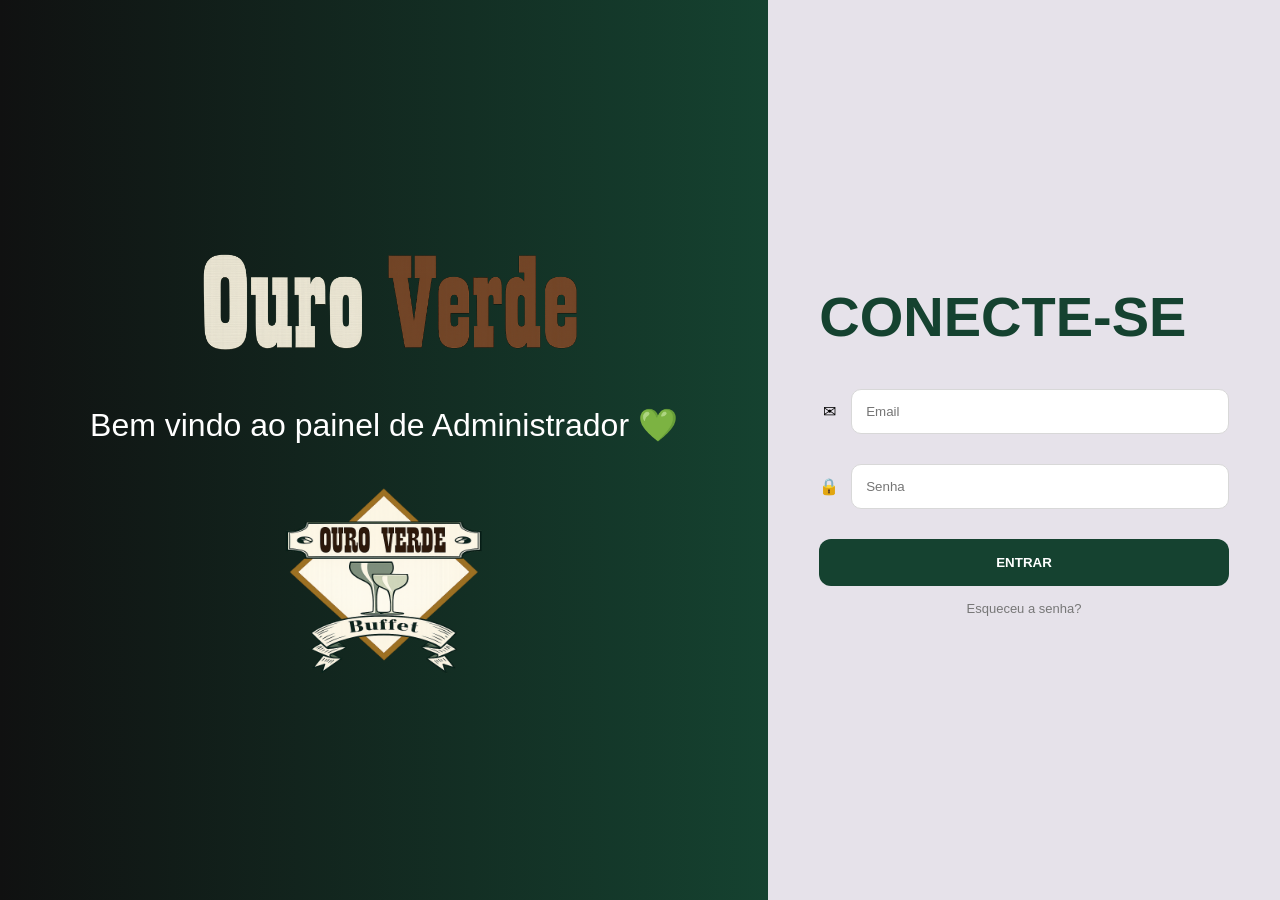
==== Frontend/adminHTML/dashboard.html @ 31202b81 "Add files via upload" ====
<!DOCTYPE html>
<html lang="pt-BR">
<head>
    <meta charset="UTF-8">
    <meta name="viewport" content="width=device-width, initial-scale=1.0">
    <title>Dashboard - Ouro Verde</title>

    <link rel="icon" type="image/png" href="../adminAssets/logo.png">
    <link rel="stylesheet" href="../adminCSS/dashboard.css">
    <link rel="stylesheet" href="../adminCSS/extras.css">

    <!-- Bloqueia a pagina antes de desenhar, se nao houver admin logado -->
    <script src="../config.js"></script>
    <script src="../adminJS/api.js"></script>
    <script>exigirLogin();</script>
</head>
<body>

<div class="container">

    <!-- SIDEBAR -->
    <aside class="sidebar">
        <div class="sidebar-top">
            <div class="logo-placeholder">
                <img src="../adminAssets/logo.png" alt="Ouro Verde">
            </div>
            <nav>
                <a href="dashboard.html" class="active">DASHBOARD</a>
                <a href="pedidos.html">PEDIDOS</a>
                <a href="produtos.html">PRODUTOS</a>
            </nav>
        </div>
        <div class="sidebar-bottom">
            <a href="#" id="logoutBtn">SAIR</a>
        </div>
    </aside>

    <!-- CONTEÚDO -->
    <main class="content">

        <h1>PAINEL<span>ADMIN</span></h1>

        <section class="cards">
            <div class="card">
                <h3>RECEITA DO MÊS</h3>
                <p id="receitaMensal">-</p>
            </div>
            <div class="card">
                <h3>PRODUTOS CADASTRADOS</h3>
                <p id="produtosAtivos">-</p>
            </div>
            <div class="card">
                <h3>PEDIDOS PENDENTES</h3>
                <p id="pedidosPendentes">-</p>
            </div>
        </section>

        <div class="action-buttons">
            <button onclick="window.location.href='pedidos.html'">TODOS OS PEDIDOS</button>
            <button onclick="window.location.href='produtos.html'">GERENCIAR PRODUTOS</button>
        </div>

        <section class="table-container">
            <h3>PEDIDOS RECENTES:</h3>
            <table>
                <thead>
                    <tr>
                        <th>#</th>
                        <th>CLIENTE</th>
                        <th>DATA DO EVENTO</th>
                        <th>ENTREGA</th>
                        <th>TOTAL</th>
                        <th>STATUS</th>
                        <th>AÇÃO</th>
                    </tr>
                </thead>
                <tbody id="pedidosTable"></tbody>
            </table>
        </section>

    </main>

</div>

<!-- MODAL DE SAIR -->
<div class="modal" id="logoutModal">
    <div class="modal-content">
        <h2>Tem certeza que quer sair?</h2>
        <div class="modal-buttons">
            <button id="confirmLogout">SAIR</button>
            <button id="cancelLogout">CANCELAR</button>
        </div>
    </div>
</div>

<script src="../adminJS/dashboard.js"></script>

</body>
</html>
---- Frontend/adminCSS/dashboard.css ----
:root{
    --preto:#101111;
    --verde:#154230;
    --dourado:#A5824A;
    --vinho:#5D1E21;
    --cinza:#E6E2EA;
}

*{
    margin:0;
    padding:0;
    box-sizing:border-box;
    font-family:'Poppins',sans-serif;
}

body{
    min-height:100vh;

    background:
    linear-gradient(
        90deg,
        #101111 0%,
        #154230 100%
    );
}

.container{
    display:flex;
    min-height:100vh;
}

/* SIDEBAR */

.sidebar{

    width:110px;

    border-right:
    1px solid rgba(255,255,255,.2);

    display:flex;
    flex-direction:column;
    justify-content:space-between;
}

.sidebar-top{
    display:flex;
    flex-direction:column;
}

.logo-placeholder{
    width:100%;
    height:120px;
    display:flex;
    align-items:center;
    justify-content:center;
    padding: 15px;
    box-sizing: border-box;
    overflow: hidden;
    border-bottom: 1px solid rgba(255, 255, 255, 0.08);
}

.logo-placeholder img {
    max-width: 90%;
    max-height: 90%;
    width: auto;
    height: auto;
    object-fit: contain;
    display: block;
}

.sidebar nav{
    display:flex;
    flex-direction:column;
}

.sidebar nav a{

    text-decoration:none;

    color:white;

    font-size:11px;

    font-weight:600;

    text-align:center;

    padding:14px;
}

.sidebar nav a.active{

    background:var(--dourado);

    color:white;
}

.sidebar-bottom{

    border-top:
    1px solid rgba(255,255,255,.2);

    padding:20px;
}

.sidebar-bottom a{

    color:#a70d0d;

    text-decoration:none;

    font-size:13px;

    font-weight:bold;
}

/* CONTEÚDO */

.content{
    flex:1;
    padding:35px 60px;
}

.content h1{

    color:white;

    font-size:56px;

    margin-bottom:40px;
}

.content h1 span{
    color:var(--dourado);
}

.cards{

    display:grid;

    grid-template-columns:
    repeat(3,1fr);

    gap:40px;

    margin-bottom:30px;
}

.card{

    height:140px;

    border-radius:24px;

    background:
    rgba(255,255,255,.25);

    backdrop-filter: blur(4px);

    padding:15px;
}

.card h3{
    color:white;
    font-size:12px;
}

/* BOTÕES */

.action-buttons{

    display:flex;
    gap:15px;

    margin-bottom:25px;
}

.action-buttons button{

    border:none;

    border-radius:8px;

    padding:10px 18px;

    background:var(--dourado);

    color:white;

    font-size:11px;

    cursor:pointer;
}

/* TABELA */

.table-container{

    padding:25px;

    border-radius:24px;

    background:
    rgba(255,255,255,.12);

    backdrop-filter: blur(4px);

    border:
    1px solid rgba(255,255,255,.15);
}

.table-container h3{

    color:white;

    margin-bottom:15px;

    font-size:14px;
}

table{

    width:100%;

    border-collapse:collapse;
}

th{

    color:white;

    font-size:10px;

    padding:12px;

    text-align:left;
}

td{

    color:white;

    padding:12px;
}

.status{

    padding:6px 12px;

    border-radius:20px;

    font-size:11px;

    font-weight:bold;
}

.status.pendente{
    background:#A5824A;
    color:white;
}

.status.aprovado{
    background:#154230;
    color:white;
}

.status.finalizado{
    background:#154230;
    color:white;
}

.status.cancelado{
    background:#5D1E21;
    color:white;
}

.btn-action{

    border:none;

    border-radius:6px;

    padding:6px 14px;

    background:var(--dourado);

    color:white;

    font-size:11px;

    cursor:pointer;
}

/* MODAL */

.modal{

    display:none;

    position:fixed;

    inset:0;

    background:
    rgba(0,0,0,.5);

    justify-content:center;
    align-items:center;
}

.modal.show{
    display:flex;
}

.modal-content{

    width:320px;

    background:white;

    border-radius:20px;

    padding:25px;

    text-align:center;
}

.modal-content h2{

    margin-bottom:20px;

    font-size:28px;
}

.modal-buttons{

    display:flex;

    justify-content:center;

    gap:10px;
}

#confirmLogout{

    background:var(--vinho);

    color:white;

    border:none;

    padding:10px 20px;

    border-radius:20px;

    cursor:pointer;
}

#cancelLogout{

    background:#ddd;

    border:none;

    padding:10px 20px;

    border-radius:20px;

    cursor:pointer;
}
---- Frontend/adminCSS/extras.css ----
/* ==========================================================
   ESTILOS COMPARTILHADOS ADICIONADOS NAS TELAS ADMIN
   (incluido depois do CSS de cada pagina)
   ========================================================== */

/* Valores dos cards (antes ficavam sem estilo/vazios) */
.card p{
    color:white;
    font-size:30px;
    font-weight:bold;
    margin-top:25px;
}

/* Todos os status usados pelo backend */
.status{ white-space:nowrap; }
.status.pendente{ background:#A5824A; color:white; }
.status.confirmado{ background:#1f5f8b; color:white; }
.status.em_andamento{ background:#6b4fa0; color:white; }
.status.concluido{ background:#154230; color:white; border:1px solid rgba(255,255,255,.4); }
.status.cancelado{ background:#5D1E21; color:white; }
.status.pago{ background:#154230; color:white; }

.btn-action.secundario{
    background:rgba(255,255,255,.2);
}

.btn-action.excluir{
    background:var(--vinho);
}

.btn-action + .btn-action{
    margin-left:6px;
}

/* Filtro por status (Pedidos) */
.filtro-status{
    display:flex;
    align-items:center;
    gap:10px;
    color:white;
    font-size:12px;
    margin-bottom:15px;
}

.filtro-status select,
.modal-detalhes select{
    height:34px;
    border:none;
    border-radius:8px;
    padding:0 10px;
}

/* Modal grande de detalhes do pedido */
.modal-content.modal-detalhes{
    width:min(760px, 92vw);
    max-height:88vh;
    overflow-y:auto;
    text-align:left;
}

.modal-detalhes h2{
    font-size:22px;
}

.modal-detalhes h4{
    margin:18px 0 8px;
    color:var(--verde);
}

.modal-detalhes p{
    margin:4px 0;
    color:#222;
    font-size:14px;
}

.modal-detalhes table{
    width:100%;
    border-collapse:collapse;
    font-size:13px;
}

.modal-detalhes th{
    color:var(--verde);
    font-size:11px;
    padding:6px;
    border-bottom:1px solid #ccc;
    text-align:left;
}

.modal-detalhes td{
    color:#222;
    padding:6px;
    border-bottom:1px solid #eee;
}

.modal-detalhes .linha-status{
    display:flex;
    gap:10px;
    align-items:center;
    margin-top:20px;
    flex-wrap:wrap;
}

.modal-detalhes .rodape-modal{
    display:flex;
    justify-content:flex-end;
    margin-top:20px;
}

/* Gerenciar categorias (Produtos) */
.categorias-lista{
    display:flex;
    flex-wrap:wrap;
    gap:10px;
    margin-top:15px;
}

.categoria-chip{
    display:flex;
    align-items:center;
    gap:8px;
    background:rgba(255,255,255,.15);
    color:white;
    border-radius:20px;
    padding:6px 12px;
    font-size:13px;
}

.categoria-chip button{
    background:none;
    border:none;
    color:white;
    cursor:pointer;
    font-size:13px;
}

.form-inline{
    display:flex;
    gap:10px;
    align-items:flex-end;
}

.form-inline .form-group{
    flex:1;
}

.form-inline .btn-add{
    margin-top:0;
}

.btn-cancelar{
    margin-left:10px;
    background:rgba(255,255,255,.2) !important;
}

.miniatura{
    width:42px;
    height:42px;
    object-fit:cover;
    border-radius:6px;
    vertical-align:middle;
}
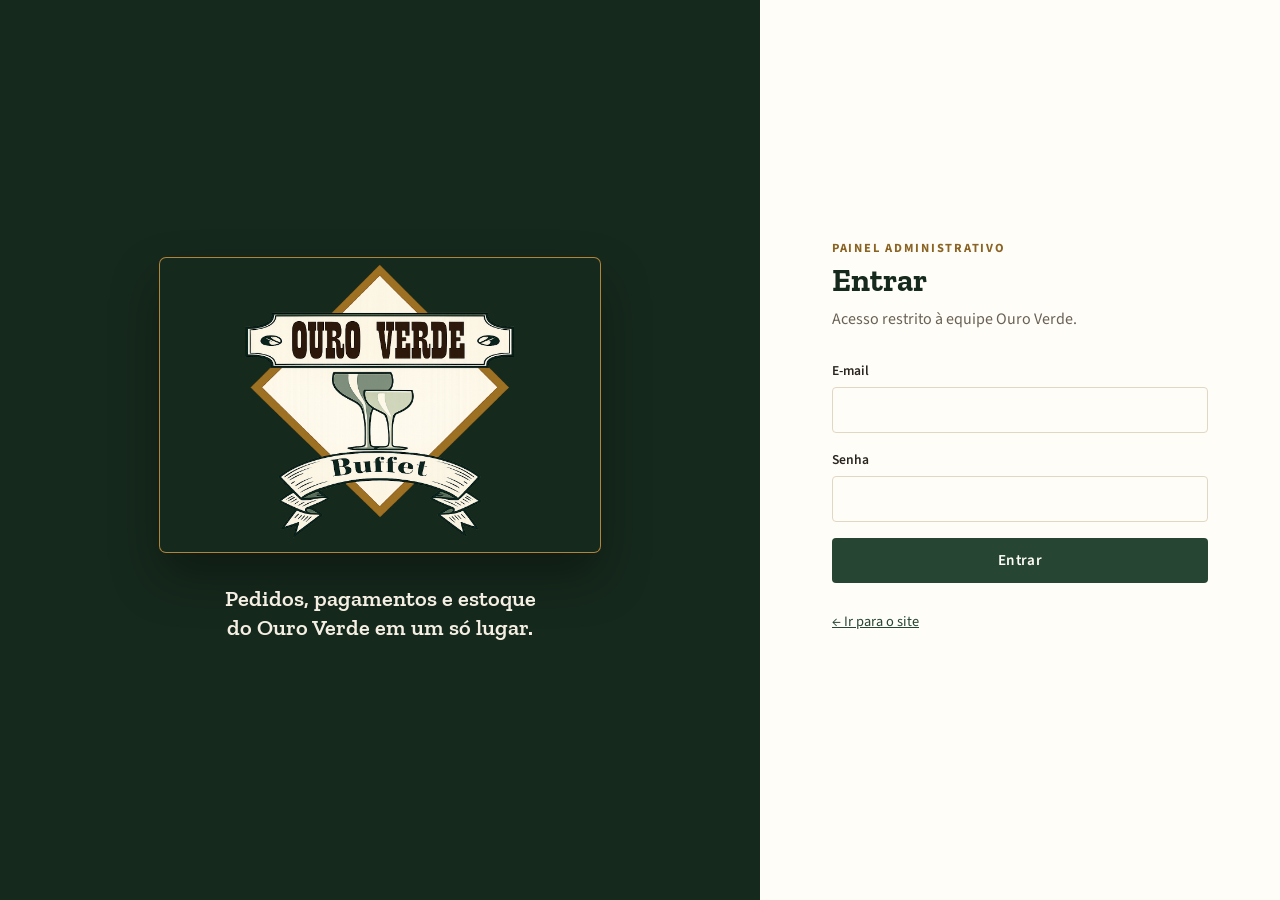
==== commit 2e2d6a79: "Atualização Frontend" ====
--- a/Frontend/adminHTML/dashboard.html
+++ b/Frontend/adminHTML/dashboard.html
@@ -3,11 +3,13 @@
 <head>
     <meta charset="UTF-8">
     <meta name="viewport" content="width=device-width, initial-scale=1.0">
-    <title>Dashboard - Ouro Verde</title>
+    <title>Visão geral · Painel Ouro Verde</title>
+    <meta name="theme-color" content="#16291d">
+    <meta name="robots" content="noindex">
 
     <link rel="icon" type="image/png" href="../adminAssets/logo.png">
-    <link rel="stylesheet" href="../adminCSS/dashboard.css">
-    <link rel="stylesheet" href="../adminCSS/extras.css">
+    <link rel="stylesheet" href="../Css/base.css">
+    <link rel="stylesheet" href="../adminCSS/admin.css">
 
     <!-- Bloqueia a pagina antes de desenhar, se nao houver admin logado -->
     <script src="../config.js"></script>
@@ -16,62 +18,76 @@
 </head>
 <body>
 
-<div class="container">
+<div class="admin">
 
-    <!-- SIDEBAR -->
     <aside class="sidebar">
-        <div class="sidebar-top">
-            <div class="logo-placeholder">
-                <img src="../adminAssets/logo.png" alt="Ouro Verde">
-            </div>
-            <nav>
-                <a href="dashboard.html" class="active">DASHBOARD</a>
-                <a href="pedidos.html">PEDIDOS</a>
-                <a href="produtos.html">PRODUTOS</a>
-            </nav>
-        </div>
-        <div class="sidebar-bottom">
-            <a href="#" id="logoutBtn">SAIR</a>
-        </div>
+        <a href="dashboard.html" class="sidebar-marca">
+            <img src="../Imagens/WhatsApp Image 2026-05-07 at 10.17.49 (1) 2.png" alt="">
+            <span>Ouro Verde<small>Painel</small></span>
+        </a>
+        <nav class="sidebar-nav">
+            <a href="dashboard.html" class="active">
+                <svg viewBox="0 0 24 24" fill="none" stroke="currentColor" stroke-width="1.8" aria-hidden="true"><rect x="3.5" y="3.5" width="7" height="7" rx="1"/><rect x="13.5" y="3.5" width="7" height="7" rx="1"/><rect x="3.5" y="13.5" width="7" height="7" rx="1"/><rect x="13.5" y="13.5" width="7" height="7" rx="1"/></svg>
+                Visão geral
+            </a>
+            <a href="pedidos.html">
+                <svg viewBox="0 0 24 24" fill="none" stroke="currentColor" stroke-width="1.8" stroke-linecap="round" aria-hidden="true"><rect x="5" y="4" width="14" height="17" rx="1.5"/><path d="M9 4V3h6v1M8.5 10h7M8.5 14h7M8.5 18h4"/></svg>
+                Pedidos
+            </a>
+            <a href="produtos.html">
+                <svg viewBox="0 0 24 24" fill="none" stroke="currentColor" stroke-width="1.8" stroke-linejoin="round" aria-hidden="true"><path d="M3.5 7.5L12 3l8.5 4.5v9L12 21l-8.5-4.5z"/><path d="M3.5 7.5L12 12l8.5-4.5M12 12v9"/></svg>
+                Produtos
+            </a>
+        </nav>
+        <a href="#" id="logoutBtn" class="sidebar-sair">
+            <svg viewBox="0 0 24 24" fill="none" stroke="currentColor" stroke-width="1.8" stroke-linecap="round" stroke-linejoin="round" aria-hidden="true"><path d="M14 4h4.5A1.5 1.5 0 0 1 20 5.5v13a1.5 1.5 0 0 1-1.5 1.5H14M10 16l-4-4 4-4M6 12h10"/></svg>
+            Sair
+        </a>
     </aside>
 
-    <!-- CONTEÚDO -->
     <main class="content">
 
-        <h1>PAINEL<span>ADMIN</span></h1>
+        <header class="content-topo">
+            <div>
+                <span class="eyebrow">Painel administrativo</span>
+                <h1>Visão geral</h1>
+            </div>
+            <div class="acoes-topo">
+                <a href="pedidos.html" class="btn btn-contorno">Todos os pedidos</a>
+                <a href="produtos.html" class="btn btn-primario">Gerenciar produtos</a>
+            </div>
+        </header>
 
         <section class="cards">
             <div class="card">
-                <h3>RECEITA DO MÊS</h3>
+                <h3>Receita do mês</h3>
                 <p id="receitaMensal">-</p>
             </div>
             <div class="card">
-                <h3>PRODUTOS CADASTRADOS</h3>
+                <h3>Produtos cadastrados</h3>
                 <p id="produtosAtivos">-</p>
             </div>
             <div class="card">
-                <h3>PEDIDOS PENDENTES</h3>
+                <h3>Pedidos pendentes</h3>
                 <p id="pedidosPendentes">-</p>
             </div>
         </section>
 
-        <div class="action-buttons">
-            <button onclick="window.location.href='pedidos.html'">TODOS OS PEDIDOS</button>
-            <button onclick="window.location.href='produtos.html'">GERENCIAR PRODUTOS</button>
-        </div>
-
         <section class="table-container">
-            <h3>PEDIDOS RECENTES:</h3>
-            <table>
+            <div class="painel-topo">
+                <h2>Pedidos recentes</h2>
+                <a href="pedidos.html">Ver todos →</a>
+            </div>
+            <table class="tabela responsiva">
                 <thead>
                     <tr>
                         <th>#</th>
-                        <th>CLIENTE</th>
-                        <th>DATA DO EVENTO</th>
-                        <th>ENTREGA</th>
-                        <th>TOTAL</th>
-                        <th>STATUS</th>
-                        <th>AÇÃO</th>
+                        <th>Cliente</th>
+                        <th>Evento</th>
+                        <th>Entrega</th>
+                        <th>Total</th>
+                        <th>Status</th>
+                        <th>Ação</th>
                     </tr>
                 </thead>
                 <tbody id="pedidosTable"></tbody>
@@ -85,10 +101,10 @@
 <!-- MODAL DE SAIR -->
 <div class="modal" id="logoutModal">
     <div class="modal-content">
-        <h2>Tem certeza que quer sair?</h2>
+        <h2>Sair do painel?</h2>
         <div class="modal-buttons">
-            <button id="confirmLogout">SAIR</button>
-            <button id="cancelLogout">CANCELAR</button>
+            <button id="cancelLogout" class="btn btn-contorno">Cancelar</button>
+            <button id="confirmLogout" class="btn">Sair</button>
         </div>
     </div>
 </div>
--- a/Frontend/Css/base.css
+++ b/Frontend/Css/base.css
@@ -0,0 +1,450 @@
+/* ==========================================================
+   OURO VERDE - BASE VISUAL COMPARTILHADA
+   Usada pelo site do cliente (Css/style.css) e pelo painel
+   admin (adminCSS/admin.css). Cores tiradas do logo:
+   verde-musgo, ocre e creme.
+   ========================================================== */
+
+@import url("https://fonts.googleapis.com/css2?family=Zilla+Slab:wght@500;600;700&family=Source+Sans+3:wght@400;500;600;700&display=swap");
+
+:root {
+    /* Cores */
+    --verde-900: #16291d;
+    --verde-800: #1d3626;
+    --verde-700: #264532;
+    --verde-500: #3f6b4e;
+    --verde-100: #e3eadf;
+
+    --ouro: #b0843a;
+    --ouro-escuro: #8a6424;
+    --ouro-claro: #ead9b3;
+
+    --creme: #f5efe3;
+    --papel: #fffdf8;
+    --linha: #e2d7c3;
+    --linha-forte: #cbbda3;
+
+    --tinta: #2a251f;
+    --tinta-suave: #6a6155;
+
+    --ok: #2f6b3f;
+    --ok-fundo: #e2eedf;
+    --alerta: #94640f;
+    --alerta-fundo: #f7ebcf;
+    --erro: #9a2b2b;
+    --erro-fundo: #f6e1dc;
+    --info: #2d5873;
+    --info-fundo: #e0eaf0;
+
+    /* Tipografia */
+    --fonte-titulo: "Zilla Slab", Georgia, serif;
+    --fonte-texto: "Source Sans 3", "Segoe UI", system-ui, sans-serif;
+
+    /* Formas */
+    --raio: 6px;
+    --raio-sm: 4px;
+    --sombra: 0 1px 2px rgba(42, 37, 31, .06), 0 6px 18px rgba(42, 37, 31, .06);
+    --largura: 1180px;
+}
+
+/* ---------------- RESET ---------------- */
+
+*,
+*::before,
+*::after {
+    box-sizing: border-box;
+    margin: 0;
+    padding: 0;
+}
+
+html {
+    -webkit-text-size-adjust: 100%;
+    scroll-behavior: smooth;
+}
+
+body {
+    font-family: var(--fonte-texto);
+    font-size: 16px;
+    line-height: 1.55;
+    color: var(--tinta);
+    background: var(--creme);
+    -webkit-font-smoothing: antialiased;
+}
+
+img {
+    display: block;
+    max-width: 100%;
+}
+
+a {
+    color: var(--verde-700);
+}
+
+button,
+input,
+select,
+textarea {
+    font: inherit;
+    color: inherit;
+}
+
+button {
+    cursor: pointer;
+}
+
+h1,
+h2,
+h3,
+h4 {
+    font-family: var(--fonte-titulo);
+    font-weight: 700;
+    line-height: 1.15;
+    color: var(--verde-900);
+}
+
+:focus-visible {
+    outline: 2px solid var(--ouro);
+    outline-offset: 2px;
+}
+
+.oculto {
+    display: none !important;
+}
+
+/* Rotulo pequeno acima de titulos */
+.eyebrow {
+    display: inline-block;
+    font-size: .78rem;
+    font-weight: 700;
+    letter-spacing: .14em;
+    text-transform: uppercase;
+    color: var(--ouro-escuro);
+}
+
+/* ---------------- BOTOES ---------------- */
+
+.btn {
+    display: inline-flex;
+    align-items: center;
+    justify-content: center;
+    gap: .5em;
+    min-height: 44px;
+    padding: .65em 1.3em;
+    border: 1.5px solid transparent;
+    border-radius: var(--raio-sm);
+    font-weight: 600;
+    font-size: .95rem;
+    letter-spacing: .02em;
+    text-decoration: none;
+    white-space: nowrap;
+    transition: background .15s, color .15s, border-color .15s;
+}
+
+.btn:disabled {
+    opacity: .5;
+    cursor: not-allowed;
+}
+
+.btn-primario {
+    background: var(--verde-700);
+    color: var(--papel);
+}
+
+.btn-primario:hover:not(:disabled) {
+    background: var(--verde-900);
+}
+
+.btn-ouro {
+    background: var(--ouro);
+    color: var(--verde-900);
+}
+
+.btn-ouro:hover:not(:disabled) {
+    background: var(--ouro-claro);
+}
+
+.btn-contorno {
+    background: transparent;
+    border-color: var(--verde-700);
+    color: var(--verde-700);
+}
+
+.btn-contorno:hover:not(:disabled) {
+    background: var(--verde-700);
+    color: var(--papel);
+}
+
+.btn-perigo {
+    background: transparent;
+    border-color: var(--erro);
+    color: var(--erro);
+}
+
+.btn-perigo:hover:not(:disabled) {
+    background: var(--erro);
+    color: var(--papel);
+}
+
+.btn-bloco {
+    width: 100%;
+}
+
+/* ---------------- FORMULARIOS ---------------- */
+
+.campo {
+    display: flex;
+    flex-direction: column;
+    gap: 6px;
+    min-width: 0;
+}
+
+.campo > label,
+.rotulo {
+    font-size: .85rem;
+    font-weight: 600;
+    color: var(--tinta);
+}
+
+input[type="text"],
+input[type="email"],
+input[type="password"],
+input[type="number"],
+input[type="url"],
+input[type="date"],
+select,
+textarea {
+    width: 100%;
+    min-height: 44px;
+    padding: .6em .8em;
+    background: var(--papel);
+    border: 1px solid var(--linha);
+    border-radius: var(--raio-sm);
+    font-size: 1rem;
+    transition: border-color .15s, box-shadow .15s;
+}
+
+/* Campos empilhados um embaixo do outro */
+.form-pilha {
+    display: flex;
+    flex-direction: column;
+    gap: 16px;
+}
+
+input:focus,
+select:focus,
+textarea:focus {
+    outline: none;
+    border-color: var(--verde-500);
+    box-shadow: 0 0 0 3px rgba(63, 107, 78, .15);
+}
+
+input[readonly] {
+    background: var(--creme);
+    color: var(--tinta-suave);
+}
+
+.dica {
+    font-size: .85rem;
+    color: var(--tinta-suave);
+}
+
+.mensagem-erro:empty {
+    display: none;
+}
+
+.mensagem-erro {
+    padding: .6em .8em;
+    border-left: 3px solid var(--erro);
+    background: var(--erro-fundo);
+    color: var(--erro);
+    font-size: .9rem;
+}
+
+/* ---------------- TABELAS ---------------- */
+
+.tabela {
+    width: 100%;
+    border-collapse: collapse;
+    font-size: .93rem;
+}
+
+.tabela th {
+    padding: .7em .9em;
+    text-align: left;
+    font-size: .74rem;
+    font-weight: 700;
+    letter-spacing: .1em;
+    text-transform: uppercase;
+    color: var(--tinta-suave);
+    border-bottom: 1.5px solid var(--linha);
+    white-space: nowrap;
+}
+
+.tabela td {
+    padding: .85em .9em;
+    border-bottom: 1px solid var(--linha);
+    vertical-align: top;
+}
+
+.tabela tbody tr:last-child td {
+    border-bottom: 0;
+}
+
+.tabela small {
+    color: var(--tinta-suave);
+}
+
+.tabela .celula-aviso {
+    padding: 2.5em 1em;
+    text-align: center;
+    color: var(--tinta-suave);
+}
+
+.tabela .celula-erro {
+    padding: 2em 1em;
+    text-align: center;
+    color: var(--erro);
+}
+
+/* Em telas pequenas cada linha vira um "cartao".
+   O rotulo de cada celula vem do data-label, preenchido
+   automaticamente pelo api.js a partir do cabecalho. */
+@media (max-width: 720px) {
+    .tabela.responsiva thead {
+        display: none;
+    }
+
+    .tabela.responsiva tr {
+        display: block;
+        padding: .9em 0;
+        border-bottom: 1px solid var(--linha);
+    }
+
+    .tabela.responsiva tbody tr:last-child {
+        border-bottom: 0;
+    }
+
+    .tabela.responsiva td {
+        display: flex;
+        justify-content: space-between;
+        gap: 1em;
+        padding: .3em 0;
+        border: 0;
+        text-align: right;
+    }
+
+    .tabela.responsiva td[data-label]::before {
+        content: attr(data-label);
+        flex-shrink: 0;
+        font-size: .72rem;
+        font-weight: 700;
+        letter-spacing: .08em;
+        text-transform: uppercase;
+        color: var(--tinta-suave);
+        text-align: left;
+        padding-top: .2em;
+    }
+
+    .tabela.responsiva td[colspan] {
+        display: block;
+        text-align: center;
+    }
+}
+
+/* ---------------- STATUS ---------------- */
+
+.status {
+    display: inline-block;
+    padding: .2em .7em;
+    border-radius: 999px;
+    font-size: .78rem;
+    font-weight: 700;
+    letter-spacing: .03em;
+    white-space: nowrap;
+    background: var(--linha);
+    color: var(--tinta);
+}
+
+.status.pendente {
+    background: var(--alerta-fundo);
+    color: var(--alerta);
+}
+
+.status.confirmado,
+.status.pago {
+    background: var(--ok-fundo);
+    color: var(--ok);
+}
+
+.status.em_andamento {
+    background: var(--info-fundo);
+    color: var(--info);
+}
+
+.status.concluido {
+    background: var(--verde-800);
+    color: var(--ouro-claro);
+}
+
+.status.cancelado {
+    background: var(--erro-fundo);
+    color: var(--erro);
+}
+
+/* ---------------- MODAL ---------------- */
+
+.modal {
+    position: fixed;
+    inset: 0;
+    z-index: 100;
+    display: none;
+    align-items: center;
+    justify-content: center;
+    padding: 20px;
+    background: rgba(22, 41, 29, .55);
+}
+
+.modal.show {
+    display: flex;
+}
+
+.modal-content {
+    width: 100%;
+    max-width: 420px;
+    max-height: calc(100vh - 40px);
+    overflow-y: auto;
+    padding: 28px;
+    background: var(--papel);
+    border-radius: var(--raio);
+    box-shadow: 0 20px 50px rgba(0, 0, 0, .25);
+}
+
+.modal-content h2 {
+    font-size: 1.35rem;
+    margin-bottom: 18px;
+}
+
+.modal-buttons {
+    display: flex;
+    gap: 10px;
+    justify-content: flex-end;
+    flex-wrap: wrap;
+}
+
+@media (max-width: 560px) {
+    .modal {
+        padding: 0;
+        align-items: flex-end;
+    }
+
+    .modal-content {
+        max-width: none;
+        max-height: 92vh;
+        border-radius: var(--raio) var(--raio) 0 0;
+        padding: 22px 18px;
+    }
+
+    .modal-buttons > * {
+        flex: 1;
+    }
+}
--- a/Frontend/adminCSS/admin.css
+++ b/Frontend/adminCSS/admin.css
@@ -0,0 +1,728 @@
+/* ==========================================================
+   OURO VERDE - PAINEL ADMIN
+   Usado por todas as paginas de adminHTML.
+   Cores, botoes, campos, tabelas, status e modal vem de
+   ../Css/base.css (carregado antes deste arquivo).
+   ========================================================== */
+
+/* ---------------- ESTRUTURA ---------------- */
+
+.admin {
+    display: grid;
+    grid-template-columns: 240px minmax(0, 1fr);
+    min-height: 100vh;
+}
+
+.sidebar {
+    position: sticky;
+    top: 0;
+    display: flex;
+    flex-direction: column;
+    height: 100vh;
+    padding: 24px 16px;
+    background: var(--verde-900);
+    color: #c9d1c4;
+}
+
+.sidebar-marca {
+    display: flex;
+    align-items: center;
+    gap: 12px;
+    padding: 0 8px 24px;
+    margin-bottom: 16px;
+    border-bottom: 1px solid rgba(255, 255, 255, .1);
+    text-decoration: none;
+}
+
+.sidebar-marca img {
+    width: 46px;
+    height: 46px;
+    object-fit: contain;
+    padding: 3px;
+    background: var(--papel);
+    border-radius: var(--raio-sm);
+}
+
+.sidebar-marca span {
+    font-family: var(--fonte-titulo);
+    font-size: 1.1rem;
+    font-weight: 700;
+    line-height: 1.1;
+    color: var(--papel);
+}
+
+.sidebar-marca small {
+    display: block;
+    font-family: var(--fonte-texto);
+    font-size: .68rem;
+    font-weight: 600;
+    letter-spacing: .16em;
+    text-transform: uppercase;
+    color: var(--ouro);
+}
+
+.sidebar-nav {
+    display: flex;
+    flex-direction: column;
+    gap: 2px;
+}
+
+.sidebar-nav a,
+.sidebar-sair {
+    display: flex;
+    align-items: center;
+    gap: 12px;
+    min-height: 44px;
+    padding: 0 12px;
+    border-radius: var(--raio-sm);
+    font-weight: 600;
+    font-size: .95rem;
+    color: #c9d1c4;
+    text-decoration: none;
+    white-space: nowrap;
+    transition: background .15s, color .15s;
+}
+
+.sidebar-nav svg,
+.sidebar-sair svg {
+    width: 18px;
+    height: 18px;
+    flex-shrink: 0;
+}
+
+.sidebar-nav a:hover,
+.sidebar-sair:hover {
+    background: rgba(255, 255, 255, .06);
+    color: var(--papel);
+}
+
+.sidebar-nav a.active {
+    background: var(--verde-700);
+    color: var(--papel);
+    box-shadow: inset 3px 0 0 var(--ouro);
+}
+
+.sidebar-sair {
+    margin-top: auto;
+}
+
+.content {
+    min-width: 0;
+    padding: 36px 40px 64px;
+}
+
+.content-topo {
+    display: flex;
+    align-items: flex-end;
+    justify-content: space-between;
+    gap: 16px;
+    flex-wrap: wrap;
+    margin-bottom: 28px;
+}
+
+.content-topo h1 {
+    font-size: clamp(1.7rem, 3vw, 2.2rem);
+    margin-top: 2px;
+}
+
+.content-topo .acoes-topo {
+    display: flex;
+    gap: 10px;
+    flex-wrap: wrap;
+}
+
+/* ---------------- INDICADORES ---------------- */
+
+.cards {
+    display: grid;
+    grid-template-columns: repeat(3, minmax(0, 1fr));
+    gap: 16px;
+    margin-bottom: 24px;
+}
+
+.card {
+    padding: 20px 22px;
+    background: var(--papel);
+    border: 1px solid var(--linha);
+    border-radius: var(--raio);
+    border-top: 3px solid var(--ouro);
+}
+
+.card h3 {
+    font-family: var(--fonte-texto);
+    font-size: .74rem;
+    font-weight: 700;
+    letter-spacing: .12em;
+    text-transform: uppercase;
+    color: var(--tinta-suave);
+}
+
+.card p {
+    margin-top: 8px;
+    font-family: var(--fonte-titulo);
+    font-size: 2rem;
+    font-weight: 700;
+    line-height: 1.1;
+    color: var(--verde-900);
+    overflow-wrap: anywhere;
+}
+
+/* ---------------- PAINEIS ---------------- */
+
+.table-container {
+    /* Tabelas largas (ex.: 9 colunas em tablet) rolam dentro do quadro, nao a pagina inteira */
+    overflow-x: auto;
+}
+
+.table-container,
+.form-container {
+    padding: 22px 24px;
+    margin-bottom: 24px;
+    background: var(--papel);
+    border: 1px solid var(--linha);
+    border-radius: var(--raio);
+}
+
+.painel-topo {
+    display: flex;
+    align-items: center;
+    justify-content: space-between;
+    gap: 12px;
+    flex-wrap: wrap;
+    margin-bottom: 14px;
+}
+
+.painel-topo h2 {
+    font-size: 1.25rem;
+}
+
+.painel-topo a {
+    font-size: .9rem;
+    font-weight: 600;
+}
+
+.filtro-status {
+    display: flex;
+    align-items: center;
+    gap: 10px;
+}
+
+.filtro-status label {
+    font-size: .85rem;
+    font-weight: 600;
+    color: var(--tinta-suave);
+    white-space: nowrap;
+}
+
+.filtro-status select {
+    width: auto;
+    min-width: 170px;
+}
+
+.tabela-rolagem {
+    overflow-x: auto;
+}
+
+/* Botoes pequenos gerados pelo JS (Ver, Editar, Excluir...) */
+.btn-action {
+    display: inline-flex;
+    align-items: center;
+    justify-content: center;
+    min-height: 34px;
+    padding: 0 14px;
+    background: transparent;
+    border: 1.5px solid var(--verde-700);
+    border-radius: var(--raio-sm);
+    font-size: .85rem;
+    font-weight: 600;
+    color: var(--verde-700);
+    white-space: nowrap;
+    transition: background .15s, color .15s;
+}
+
+.btn-action:hover:not(:disabled) {
+    background: var(--verde-700);
+    color: var(--papel);
+}
+
+.btn-action:disabled {
+    opacity: .45;
+    cursor: not-allowed;
+}
+
+.btn-action.excluir {
+    border-color: var(--erro);
+    color: var(--erro);
+}
+
+.btn-action.excluir:hover {
+    background: var(--erro);
+    color: var(--papel);
+}
+
+.acoes-celula {
+    display: flex;
+    gap: 6px;
+    flex-wrap: wrap;
+}
+
+.miniatura {
+    width: 48px;
+    height: 48px;
+    object-fit: cover;
+    border-radius: var(--raio-sm);
+    background: var(--verde-100);
+}
+
+/* ---------------- FORMULARIO DE PRODUTO ---------------- */
+
+.form-grid {
+    display: grid;
+    grid-template-columns: repeat(2, minmax(0, 1fr));
+    gap: 16px;
+    margin-bottom: 18px;
+}
+
+.form-grid .inteiro {
+    grid-column: 1 / -1;
+}
+
+.form-botoes {
+    display: flex;
+    gap: 10px;
+    flex-wrap: wrap;
+}
+
+.form-inline {
+    display: flex;
+    align-items: flex-end;
+    gap: 12px;
+    margin-bottom: 16px;
+}
+
+.form-inline .campo {
+    flex: 1;
+    max-width: 360px;
+}
+
+.categorias-lista {
+    display: flex;
+    flex-wrap: wrap;
+    gap: 8px;
+}
+
+.categoria-chip {
+    display: inline-flex;
+    align-items: center;
+    gap: 2px;
+    padding: 4px 4px 4px 14px;
+    background: var(--creme);
+    border: 1px solid var(--linha);
+    border-radius: 999px;
+    font-size: .9rem;
+    font-weight: 600;
+}
+
+.categoria-chip button {
+    width: 30px;
+    height: 30px;
+    background: transparent;
+    border: 0;
+    border-radius: 50%;
+    color: var(--tinta-suave);
+}
+
+.categoria-chip button:hover {
+    background: var(--papel);
+    color: var(--tinta);
+}
+
+.categoria-chip button[title="Excluir"]:hover {
+    color: var(--erro);
+}
+
+/* ---------------- MODAL DE DETALHES ---------------- */
+
+.modal-content.modal-detalhes {
+    max-width: 820px;
+    padding: 0 28px 28px;
+}
+
+.detalhe-topo {
+    position: sticky;
+    top: 0;
+    z-index: 1;
+    display: flex;
+    align-items: center;
+    gap: 14px;
+    padding: 22px 0 16px;
+    margin-bottom: 18px;
+    background: var(--papel);
+    border-bottom: 1px solid var(--linha);
+}
+
+.detalhe-topo > div {
+    flex: 1;
+    min-width: 0;
+}
+
+.detalhe-topo h2 {
+    margin: 2px 0 0;
+}
+
+.btn-fechar {
+    flex-shrink: 0;
+    width: 40px;
+    height: 40px;
+    background: transparent;
+    border: 1px solid var(--linha);
+    border-radius: var(--raio-sm);
+    font-size: 1.05rem;
+    line-height: 1;
+}
+
+.btn-fechar:hover {
+    border-color: var(--tinta);
+}
+
+.detalhe-grade {
+    display: grid;
+    grid-template-columns: 1fr 1fr;
+    gap: 8px 28px;
+}
+
+.detalhe-grade dt {
+    margin-top: 10px;
+    font-size: .72rem;
+    font-weight: 700;
+    letter-spacing: .1em;
+    text-transform: uppercase;
+    color: var(--tinta-suave);
+}
+
+.detalhe-grade dd {
+    margin-top: 2px;
+    font-size: .95rem;
+}
+
+.detalhe-titulo {
+    margin: 26px 0 6px;
+    font-size: 1.1rem;
+}
+
+.detalhe-totais {
+    display: flex;
+    justify-content: flex-end;
+    gap: 24px;
+    padding: 12px 0 0;
+    border-top: 1.5px solid var(--tinta);
+    color: var(--tinta-suave);
+}
+
+.detalhe-totais strong {
+    margin-left: 6px;
+    font-family: var(--fonte-titulo);
+    font-size: 1.2rem;
+    color: var(--verde-900);
+}
+
+.linha-status {
+    display: flex;
+    align-items: center;
+    flex-wrap: wrap;
+    gap: 10px;
+    margin-top: 26px;
+    padding: 16px;
+    background: var(--creme);
+    border-radius: var(--raio-sm);
+}
+
+.linha-status label {
+    font-weight: 600;
+}
+
+.linha-status select {
+    width: auto;
+    min-width: 180px;
+}
+
+.linha-status .btn-action {
+    min-height: 44px;
+    background: var(--verde-700);
+    color: var(--papel);
+}
+
+.linha-status small {
+    flex-basis: 100%;
+    color: var(--tinta-suave);
+}
+
+/* Modal de sair */
+#confirmLogout {
+    background: var(--erro);
+    border-color: var(--erro);
+    color: var(--papel);
+}
+
+/* ---------------- LOGIN DO ADMIN ---------------- */
+
+.login-admin {
+    display: grid;
+    grid-template-columns: 1fr minmax(380px, 520px);
+    min-height: 100vh;
+}
+
+.login-arte {
+    display: flex;
+    flex-direction: column;
+    align-items: center;
+    justify-content: center;
+    gap: 32px;
+    padding: 48px;
+    background: var(--verde-900);
+    text-align: center;
+}
+
+/* O logo vira uma "placa" emoldurada em dourado */
+.login-arte img {
+    width: min(440px, 100%);
+    aspect-ratio: 3 / 2;
+    object-fit: cover;
+    border-radius: var(--raio);
+    box-shadow: 0 0 0 1px var(--ouro), 0 24px 48px rgba(0, 0, 0, .35);
+}
+
+.login-arte p {
+    max-width: 26ch;
+    font-family: var(--fonte-titulo);
+    font-size: 1.4rem;
+    font-weight: 600;
+    line-height: 1.3;
+    color: var(--creme);
+}
+
+.login-form {
+    display: flex;
+    flex-direction: column;
+    justify-content: center;
+    padding: 48px clamp(24px, 6vw, 72px);
+    background: var(--papel);
+}
+
+.login-form h1 {
+    font-size: 2rem;
+    margin: 4px 0 8px;
+}
+
+.login-form > p {
+    margin-bottom: 28px;
+    color: var(--tinta-suave);
+}
+
+.error-message {
+    display: none;
+    margin-bottom: 16px;
+    padding: .6em .8em;
+    border-left: 3px solid var(--erro);
+    background: var(--erro-fundo);
+    color: var(--erro);
+    font-size: .9rem;
+}
+
+.error-message.show {
+    display: block;
+}
+
+.login-rodape {
+    margin-top: 28px;
+    font-size: .9rem;
+}
+
+/* ==========================================================
+   RESPONSIVO
+   ========================================================== */
+
+@media (max-width: 1100px) {
+    .content {
+        padding: 28px 24px 56px;
+    }
+}
+
+/* Tablet e celular: a barra lateral vira uma barra no topo */
+@media (max-width: 900px) {
+    .admin {
+        display: block;
+    }
+
+    .sidebar {
+        position: sticky;
+        z-index: 20;
+        display: grid;
+        grid-template-columns: 1fr auto;
+        align-items: center;
+        gap: 10px 12px;
+        height: auto;
+        padding: 12px 16px 0;
+    }
+
+    .sidebar-marca {
+        padding: 0;
+        margin: 0;
+        border: 0;
+    }
+
+    .sidebar-marca img {
+        width: 38px;
+        height: 38px;
+    }
+
+    .sidebar-sair {
+        grid-column: 2;
+        grid-row: 1;
+        margin: 0;
+        min-height: 38px;
+        padding: 0 10px;
+        font-size: .9rem;
+    }
+
+    .sidebar-nav {
+        grid-column: 1 / -1;
+        grid-row: 2;
+        flex-direction: row;
+        gap: 4px;
+        margin: 0 -16px;
+        padding: 0 16px;
+        overflow-x: auto;
+        scrollbar-width: none;
+        border-top: 1px solid rgba(255, 255, 255, .1);
+    }
+
+    .sidebar-nav::-webkit-scrollbar {
+        display: none;
+    }
+
+    .sidebar-nav a {
+        flex: 1;
+        justify-content: center;
+        min-height: 46px;
+        border-radius: 0;
+    }
+
+    .sidebar-nav a.active {
+        background: transparent;
+        box-shadow: inset 0 -3px 0 var(--ouro);
+    }
+
+    .cards {
+        gap: 12px;
+    }
+
+    .card p {
+        font-size: 1.6rem;
+    }
+
+    .login-admin {
+        grid-template-columns: 1fr;
+    }
+
+    .login-arte {
+        padding: 28px 24px;
+    }
+
+    .login-arte img {
+        width: min(240px, 70%);
+    }
+
+    .login-arte p {
+        display: none;
+    }
+
+    .login-form {
+        justify-content: flex-start;
+        padding: 32px 24px 48px;
+    }
+}
+
+@media (max-width: 720px) {
+    .content {
+        padding: 22px 16px 48px;
+    }
+
+    .sidebar-nav svg {
+        display: none;
+    }
+
+    .cards {
+        grid-template-columns: 1fr 1fr;
+    }
+
+    .cards .card:first-child {
+        grid-column: 1 / -1;
+    }
+
+    .card {
+        padding: 16px;
+    }
+
+    .table-container,
+    .form-container {
+        padding: 16px;
+    }
+
+    .filtro-status {
+        width: 100%;
+    }
+
+    .filtro-status select {
+        flex: 1;
+        min-width: 0;
+    }
+
+    .form-grid,
+    .detalhe-grade {
+        grid-template-columns: 1fr;
+    }
+
+    .form-botoes .btn {
+        flex: 1;
+    }
+
+    .form-inline {
+        flex-direction: column;
+        align-items: stretch;
+    }
+
+    .form-inline .campo {
+        max-width: none;
+    }
+
+    .content-topo .acoes-topo {
+        width: 100%;
+    }
+
+    .content-topo .acoes-topo .btn {
+        flex: 1;
+    }
+
+    /* Nas tabelas viradas em cartao, os botoes ficam a direita */
+    .tabela.responsiva td .acoes-celula {
+        justify-content: flex-end;
+    }
+
+    .modal-content.modal-detalhes {
+        padding: 0 16px 20px;
+    }
+
+    .detalhe-topo {
+        padding-top: 16px;
+    }
+
+    .detalhe-totais {
+        justify-content: space-between;
+    }
+
+    .linha-status select,
+    .linha-status .btn-action {
+        flex: 1;
+    }
+}
